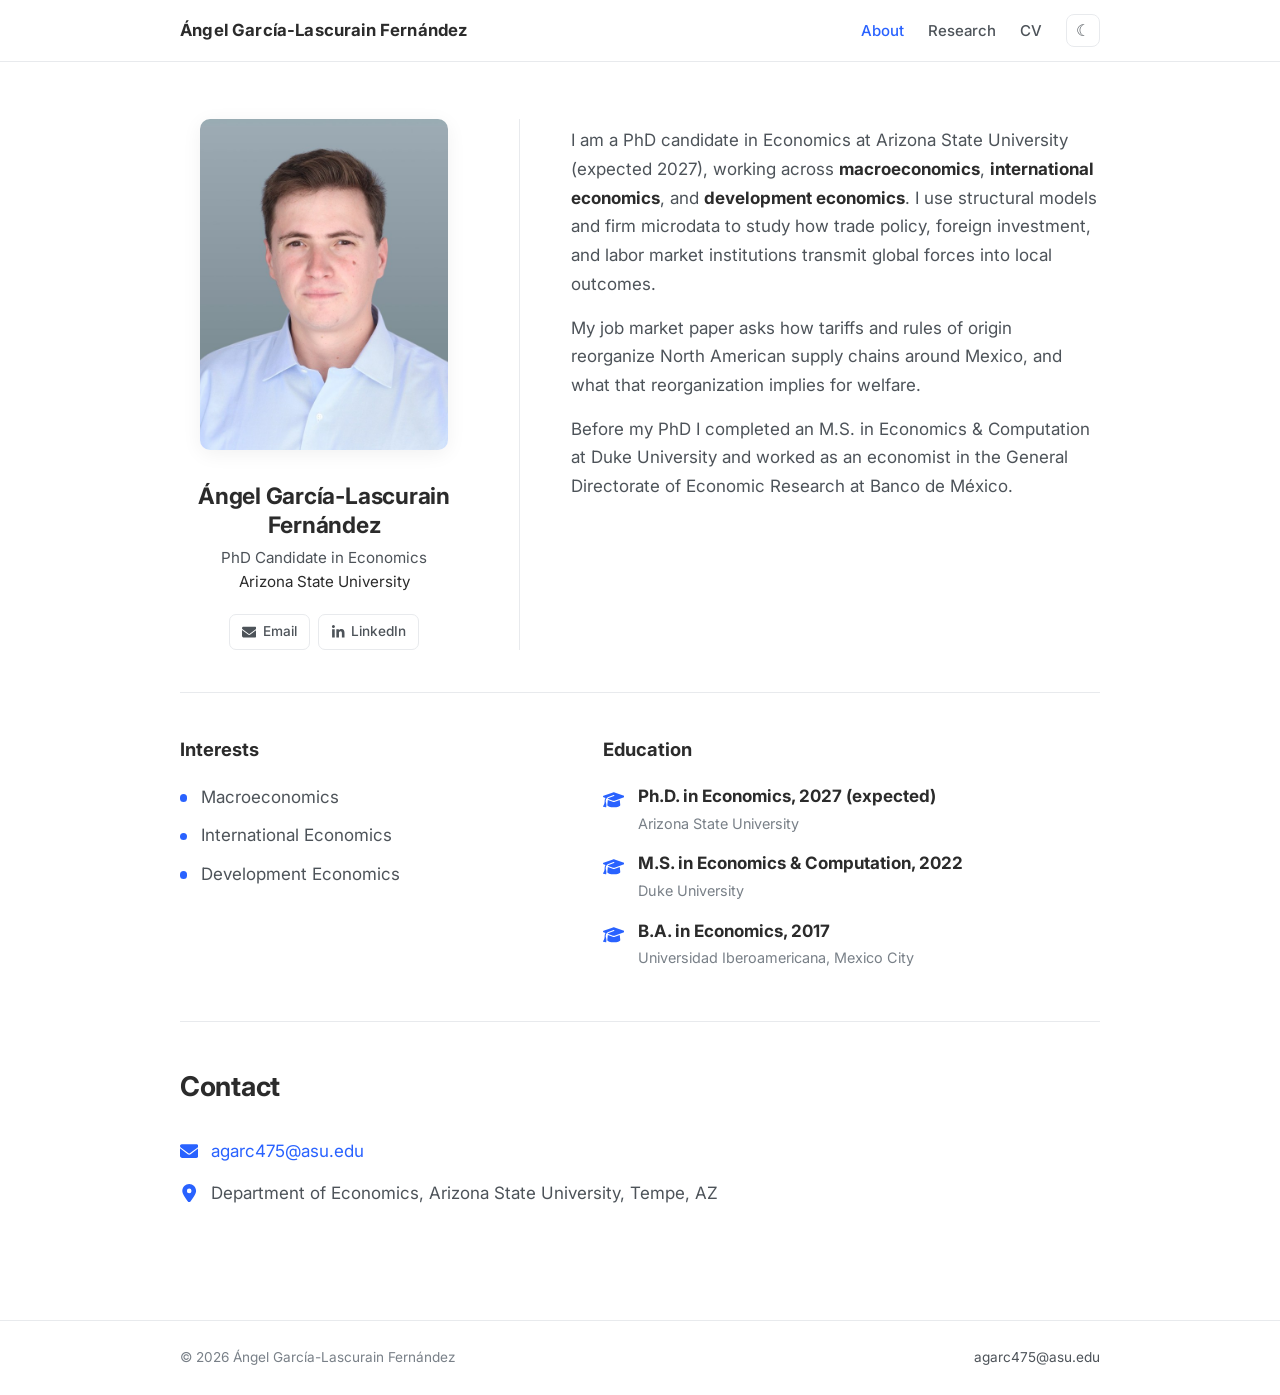
==== index.html @ a5e71eb4 "mmm" ====
<!DOCTYPE html>
<html lang="en">
<head>
<meta charset="utf-8">
<meta name="viewport" content="width=device-width, initial-scale=1">
<title>Ángel García-Lascurain Fernández — Economics PhD Candidate, Arizona State University</title>
<meta name="description" content="Ángel García-Lascurain Fernández is a PhD candidate in Economics at Arizona State University working on macroeconomics, international economics, and development economics.">
<link rel="preconnect" href="https://fonts.googleapis.com">
<link rel="preconnect" href="https://fonts.gstatic.com" crossorigin>
<link href="https://fonts.googleapis.com/css2?family=Inter:wght@400;500;600;700&display=swap" rel="stylesheet">
<link rel="icon" type="image/png" href="assets/asu.png">
<link rel="stylesheet" href="style.css">
<script>
(function(){
  var t;
  try { t = localStorage.getItem("theme"); } catch(e) {}
  if (!t) t = window.matchMedia && window.matchMedia("(prefers-color-scheme: dark)").matches ? "dark" : "light";
  document.documentElement.setAttribute("data-theme", t);
})();
</script>
</head>
<body>

<header>
  <div class="nav-inner">
    <a class="brand" href="index.html">Ángel García-Lascurain Fernández</a>
    <nav>
      <a href="index.html" aria-current="page">About</a>
      <a href="research.html">Research</a>
      <a href="assets/Garcia-Lascurain_CV.pdf" target="_blank" rel="noopener">CV</a>
      <button class="theme-toggle" id="themeToggle" aria-label="Toggle dark mode">☾</button>
    </nav>
  </div>
</header>

<main>

  <section class="intro">

    <aside class="intro-card">
      <img class="profile-photo" src="assets/photo.jpg" alt="Portrait of Ángel García-Lascurain Fernández"
           onerror="this.outerHTML='<div class=&quot;profile-monogram&quot;>ÁG</div>'">
      <h1>Ángel <span class="nb">García-Lascurain</span> Fernández</h1>
      <p class="role">PhD Candidate in Economics</p>
      <p class="org"> Arizona State University</a></p>
      <div class="intro-links">
        <a href="mailto:agarc475@asu.edu">
          <svg viewBox="0 0 512 512" aria-hidden="true"><path d="M48 64C21.5 64 0 85.5 0 112c0 15.1 7.1 29.3 19.2 38.4L236.8 313.6c11.4 8.5 27 8.5 38.4 0L492.8 150.4c12.1-9.1 19.2-23.3 19.2-38.4c0-26.5-21.5-48-48-48H48zM0 176V384c0 35.3 28.7 64 64 64H448c35.3 0 64-28.7 64-64V176L294.4 339.2c-22.8 17.1-54 17.1-76.8 0L0 176z"/></svg>
          Email
        </a>
        <a href="https://mx.linkedin.com/in/%C3%A1ngel-garc%C3%ADa-lascurain-fern%C3%A1ndez-423668139" target="_blank" rel="noopener">
          <svg viewBox="0 0 448 512" aria-hidden="true"><path d="M100.28 448H7.4V148.9h92.88zM53.79 108.1C24.09 108.1 0 83.5 0 53.8a53.79 53.79 0 0 1 107.58 0c0 29.7-24.1 54.3-53.79 54.3zM447.9 448h-92.68V302.4c0-34.7-.7-79.2-48.29-79.2-48.29 0-55.69 37.7-55.69 76.7V448h-92.78V148.9h89.08v40.8h1.3c12.4-23.5 42.69-48.3 87.88-48.3 94 0 111.28 61.9 111.28 142.3z"/></svg>
          LinkedIn
        </a>
      </div>
    </aside>

    <div class="intro-body">
      <p>I am a PhD candidate in Economics at Arizona State University (expected 2027), working across <strong>macroeconomics</strong>, <strong>international economics</strong>, and <strong>development economics</strong>. I use structural models and firm microdata to study how trade policy, foreign investment, and labor market institutions transmit global forces into local outcomes.</p>

      <p> My job market paper asks how tariffs and rules of origin reorganize North American supply chains around Mexico, and what that reorganization implies for welfare.</p>
      
      </p>Before my PhD I completed an M.S. in Economics &amp; Computation at Duke University and worked as an economist in the General Directorate of Economic Research at Banco de México.</p>
    </div>

  </section>

  <section id="background">
    <div class="two-col">
      <div>
        <h3>Interests</h3>
        <ul class="interests">
          <li>Macroeconomics</li>
          <li>International Economics</li>
          <li>Development Economics</li>
        </ul>
      </div>
      <div>
        <h3>Education</h3>
        <ul class="edu">
          <li>
            <svg viewBox="0 0 640 512" aria-hidden="true"><path d="M320 32c-8.1 0-16.1 1.4-23.7 4.1L15.8 137.4C6.3 140.9 0 149.9 0 160s6.3 19.1 15.8 22.6l57.9 20.9C57.3 229.3 48 259.8 48 291.9v28.1c0 28.4-10.8 57.7-22.3 80.8c-6.5 13-13.9 25.8-22.5 37.6C0 442.7-.9 448.3 .9 453.4s6 8.9 11.2 10.2l64 16c4.2 1.1 8.7 .3 12.4-2s6.3-6.1 7.1-10.4c8.6-42.8 4.3-81.2-2.1-108.7C90.3 344.3 86 329.8 80 316.5V291.9c0-30.2 10.2-58.7 27.9-81.5c12.9-15.5 29.6-28 49.2-35.7l157-61.7c8.2-3.2 17.5 .8 20.7 9s-.8 17.5-9 20.7l-157 61.7c-12.4 4.9-23.3 12.4-32.2 21.6l159.6 57.6c7.6 2.7 15.6 4.1 23.7 4.1s16.1-1.4 23.7-4.1L624.2 182.6c9.5-3.4 15.8-12.5 15.8-22.6s-6.3-19.1-15.8-22.6L343.7 36.1C336.1 33.4 328.1 32 320 32zM128 408c0 35.3 86 72 192 72s192-36.7 192-72L496.7 262.6 354.5 314c-11.1 4-22.8 6-34.5 6s-23.5-2-34.5-6L143.3 262.6 128 408z"/></svg>
            <div><strong>Ph.D. in Economics, 2027 (expected)</strong><span>Arizona State University</span></div>
          </li>
          <li>
            <svg viewBox="0 0 640 512" aria-hidden="true"><path d="M320 32c-8.1 0-16.1 1.4-23.7 4.1L15.8 137.4C6.3 140.9 0 149.9 0 160s6.3 19.1 15.8 22.6l57.9 20.9C57.3 229.3 48 259.8 48 291.9v28.1c0 28.4-10.8 57.7-22.3 80.8c-6.5 13-13.9 25.8-22.5 37.6C0 442.7-.9 448.3 .9 453.4s6 8.9 11.2 10.2l64 16c4.2 1.1 8.7 .3 12.4-2s6.3-6.1 7.1-10.4c8.6-42.8 4.3-81.2-2.1-108.7C90.3 344.3 86 329.8 80 316.5V291.9c0-30.2 10.2-58.7 27.9-81.5c12.9-15.5 29.6-28 49.2-35.7l157-61.7c8.2-3.2 17.5 .8 20.7 9s-.8 17.5-9 20.7l-157 61.7c-12.4 4.9-23.3 12.4-32.2 21.6l159.6 57.6c7.6 2.7 15.6 4.1 23.7 4.1s16.1-1.4 23.7-4.1L624.2 182.6c9.5-3.4 15.8-12.5 15.8-22.6s-6.3-19.1-15.8-22.6L343.7 36.1C336.1 33.4 328.1 32 320 32zM128 408c0 35.3 86 72 192 72s192-36.7 192-72L496.7 262.6 354.5 314c-11.1 4-22.8 6-34.5 6s-23.5-2-34.5-6L143.3 262.6 128 408z"/></svg>
            <div><strong>M.S. in Economics &amp; Computation, 2022</strong><span>Duke University</span></div>
          </li>
          <li>
            <svg viewBox="0 0 640 512" aria-hidden="true"><path d="M320 32c-8.1 0-16.1 1.4-23.7 4.1L15.8 137.4C6.3 140.9 0 149.9 0 160s6.3 19.1 15.8 22.6l57.9 20.9C57.3 229.3 48 259.8 48 291.9v28.1c0 28.4-10.8 57.7-22.3 80.8c-6.5 13-13.9 25.8-22.5 37.6C0 442.7-.9 448.3 .9 453.4s6 8.9 11.2 10.2l64 16c4.2 1.1 8.7 .3 12.4-2s6.3-6.1 7.1-10.4c8.6-42.8 4.3-81.2-2.1-108.7C90.3 344.3 86 329.8 80 316.5V291.9c0-30.2 10.2-58.7 27.9-81.5c12.9-15.5 29.6-28 49.2-35.7l157-61.7c8.2-3.2 17.5 .8 20.7 9s-.8 17.5-9 20.7l-157 61.7c-12.4 4.9-23.3 12.4-32.2 21.6l159.6 57.6c7.6 2.7 15.6 4.1 23.7 4.1s16.1-1.4 23.7-4.1L624.2 182.6c9.5-3.4 15.8-12.5 15.8-22.6s-6.3-19.1-15.8-22.6L343.7 36.1C336.1 33.4 328.1 32 320 32zM128 408c0 35.3 86 72 192 72s192-36.7 192-72L496.7 262.6 354.5 314c-11.1 4-22.8 6-34.5 6s-23.5-2-34.5-6L143.3 262.6 128 408z"/></svg>
            <div><strong>B.A. in Economics, 2017</strong><span>Universidad Iberoamericana, Mexico City</span></div>
          </li>
        
        </ul>
      </div>
    </div>
  </section>

  <section id="contact">
    <h2>Contact</h2>
    <ul class="contact-list">
      <li>
        <svg viewBox="0 0 512 512" aria-hidden="true"><path d="M48 64C21.5 64 0 85.5 0 112c0 15.1 7.1 29.3 19.2 38.4L236.8 313.6c11.4 8.5 27 8.5 38.4 0L492.8 150.4c12.1-9.1 19.2-23.3 19.2-38.4c0-26.5-21.5-48-48-48H48zM0 176V384c0 35.3 28.7 64 64 64H448c35.3 0 64-28.7 64-64V176L294.4 339.2c-22.8 17.1-54 17.1-76.8 0L0 176z"/></svg>
        <a href="mailto:agarc475@asu.edu">agarc475@asu.edu</a>
      </li>
      <li>
        <svg viewBox="0 0 384 512" aria-hidden="true"><path d="M215.7 499.2C267 435 384 279.4 384 192C384 86 298 0 192 0S0 86 0 192c0 87.4 117 243 168.3 307.2c12.3 15.3 35.1 15.3 47.4 0zM192 128a64 64 0 1 1 0 128 64 64 0 1 1 0-128z"/></svg>
        <span>Department of Economics, Arizona State University, Tempe, AZ</span>
      </li>
    </ul>
  </section>

</main>

<footer>
  <div class="footer-inner">
    <span>© 2026 Ángel García-Lascurain Fernández</span>
    <span><a href="mailto:agarc475@asu.edu">agarc475@asu.edu</a></span>
  </div>
</footer>

<script>
document.getElementById("themeToggle").addEventListener("click", function () {
  var root = document.documentElement;
  var next = root.getAttribute("data-theme") === "dark" ? "light" : "dark";
  root.setAttribute("data-theme", next);
  try { localStorage.setItem("theme", next); } catch (e) {}
});
</script>

</body>
</html>
---- style.css ----
/* ===================================================================
   Ángel García-Lascurain Fernández — academic site
   Two-column intro (portrait beside bio), blue accent,
   interests/education columns, light & dark modes.
   =================================================================== */

:root {
  --bg: #ffffff;
  --surface: #ffffff;
  --surface-2: #f7f8fa;
  --ink: #2b2b2b;
  --ink-soft: #4d5359;
  --ink-faint: #798088;
  --accent: #2962ff;
  --accent-soft: #e8eeff;
  --rule: #e8eaed;
  --shadow: rgba(0, 0, 0, 0.06);
  --max: 60rem;
  --narrow: 46rem;
  --sans: "Inter", -apple-system, BlinkMacSystemFont, "Segoe UI", Roboto, sans-serif;
}

[data-theme="dark"] {
  --bg: #14161a;
  --surface: #1b1e24;
  --surface-2: #202430;
  --ink: #e8eaed;
  --ink-soft: #b4bac2;
  --ink-faint: #848b94;
  --accent: #6b93ff;
  --accent-soft: #202b4a;
  --rule: #2a2e36;
  --shadow: rgba(0, 0, 0, 0.35);
}

* { box-sizing: border-box; margin: 0; padding: 0; }

html { scroll-behavior: smooth; }

body {
  font-family: var(--sans);
  font-size: 1.0625rem;
  line-height: 1.7;
  color: var(--ink);
  background: var(--bg);
  -webkit-font-smoothing: antialiased;
  transition: background 200ms, color 200ms;
}

/* ---------- header / nav ---------- */

header {
  position: sticky;
  top: 0;
  z-index: 10;
  background: color-mix(in srgb, var(--bg) 90%, transparent);
  backdrop-filter: blur(10px);
  border-bottom: 1px solid var(--rule);
}

.nav-inner {
  max-width: var(--max);
  margin: 0 auto;
  padding: 0.85rem 1.25rem;
  display: flex;
  align-items: center;
  justify-content: space-between;
  gap: 1rem;
  flex-wrap: wrap;
}

.brand {
  font-size: 1.05rem;
  font-weight: 700;
  color: var(--ink);
  text-decoration: none;
  letter-spacing: 0.01em;
}

nav { display: flex; align-items: center; }

nav a {
  color: var(--ink-soft);
  text-decoration: none;
  font-size: 0.9375rem;
  font-weight: 500;
  margin-left: 1.5rem;
  transition: color 120ms;
}

nav a:hover { color: var(--accent); }

nav a[aria-current="page"] { color: var(--accent); }

.theme-toggle {
  margin-left: 1.5rem;
  background: none;
  border: 1px solid var(--rule);
  border-radius: 8px;
  width: 2.1rem;
  height: 2.1rem;
  display: inline-flex;
  align-items: center;
  justify-content: center;
  cursor: pointer;
  color: var(--ink-soft);
  font-size: 1rem;
  transition: color 120ms, border-color 120ms;
}

.theme-toggle:hover { color: var(--accent); border-color: var(--accent); }

/* ---------- intro (photo beside bio) ---------- */

.intro {
  display: grid;
  grid-template-columns: 18rem 1fr;
  gap: 3.2rem;
  align-items: stretch;
  padding-top: 3.6rem;
}

.intro-card { text-align: center; }

.profile-photo, .profile-monogram {
  width: 100%;
  max-width: 15.5rem;
  aspect-ratio: 3 / 4;
  object-fit: cover;
  border-radius: 10px;
  box-shadow: 0 4px 20px var(--shadow);
  margin-bottom: 1.35rem;
}

.profile-monogram {
  display: inline-flex;
  align-items: center;
  justify-content: center;
  font-size: 3.4rem;
  font-weight: 600;
  color: var(--accent);
  background: linear-gradient(135deg, var(--accent-soft), var(--surface-2));
  border: 1px solid var(--rule);
}

.intro-card h1 {
  font-size: 1.42rem;
  font-weight: 700;
  line-height: 1.3;
  text-wrap: balance;
  letter-spacing: -0.01em;
  margin-bottom: 0.45rem;
}

.intro-card h1 .nb { white-space: nowrap; }

.intro-card .role {
  font-size: 0.95rem;
  line-height: 1.5;
  color: var(--ink-soft);
}

.intro-card .org { font-size: 0.95rem; line-height: 1.5; margin-top: 0.1rem; }
.intro-card .org a { color: var(--accent); text-decoration: none; }
.intro-card .org a:hover { text-decoration: underline; }

.intro-links {
  display: flex;
  justify-content: center;
  flex-wrap: wrap;
  gap: 0.5rem;
  margin-top: 1.25rem;
}

.intro-links a {
  display: inline-flex;
  align-items: center;
  gap: 0.4rem;
  font-size: 0.85rem;
  font-weight: 500;
  color: var(--ink-soft);
  border: 1px solid var(--rule);
  border-radius: 7px;
  padding: 0.34rem 0.75rem;
  text-decoration: none;
  transition: color 120ms, border-color 120ms;
}

.intro-links a:hover { color: var(--accent); border-color: var(--accent); }

.intro-links svg { width: 0.9rem; height: 0.9rem; fill: currentColor; }

.intro-body {
  color: var(--ink-soft);
  border-left: 1px solid var(--rule);
  padding-left: 3.2rem;
  padding-top: 0.4rem;
}

.intro-body strong { color: var(--ink); }
.intro-body a { color: var(--accent); text-decoration: none; }
.intro-body a:hover { text-decoration: underline; }

/* ---------- layout ---------- */

main { max-width: var(--max); margin: 0 auto; padding: 0 1.25rem 4rem; }

section { padding: 2.6rem 0; border-top: 1px solid var(--rule); }

section:first-of-type { border-top: none; }

h2 {
  font-size: 1.7rem;
  font-weight: 700;
  letter-spacing: -0.01em;
  margin-bottom: 1.3rem;
}

.prose { color: var(--ink-soft); max-width: var(--narrow); }
.prose strong { color: var(--ink); }
p + p { margin-top: 0.9rem; }

a.inline { color: var(--accent); text-decoration: none; }
a.inline:hover { text-decoration: underline; }

/* ---------- interests / education columns ---------- */

#background .two-col { margin-top: 0; }

.two-col {
  display: grid;
  grid-template-columns: 1fr 1.3fr;
  gap: 2.5rem;
  margin-top: 2rem;
}

.two-col h3 {
  font-size: 1.15rem;
  font-weight: 700;
  margin-bottom: 0.8rem;
}

.interests { list-style: none; }

.interests li {
  color: var(--ink-soft);
  padding: 0.3rem 0 0.3rem 1.3rem;
  position: relative;
}

.interests li::before {
  content: "";
  position: absolute;
  left: 0;
  top: 0.95em;
  width: 0.45rem;
  height: 0.45rem;
  border-radius: 50%;
  background: var(--accent);
}

.edu { list-style: none; }

.edu li {
  display: flex;
  gap: 0.85rem;
  padding: 0.45rem 0;
  align-items: flex-start;
}

.edu svg {
  flex: 0 0 auto;
  width: 1.35rem;
  height: 1.35rem;
  fill: var(--accent);
  margin-top: 0.25rem;
}

.edu strong { display: block; line-height: 1.4; }

.edu span { color: var(--ink-faint); font-size: 0.9rem; }

/* ---------- paper cards ---------- */

.card {
  background: var(--surface);
  border: 1px solid var(--rule);
  border-radius: 12px;
  padding: 1.5rem 1.7rem;
  margin-bottom: 1.15rem;
  box-shadow: 0 1px 4px var(--shadow);
  transition: box-shadow 140ms, border-color 140ms;
}

.card:hover { box-shadow: 0 4px 14px var(--shadow); }

.card h3 {
  font-size: 1.18rem;
  font-weight: 700;
  line-height: 1.35;
  margin-bottom: 0.3rem;
}

.card h3 a { color: var(--ink); text-decoration: none; }
.card h3 a:hover { color: var(--accent); }

.card .meta { font-size: 0.875rem; color: var(--ink-faint); margin-bottom: 0.65rem; }
.card .meta .co { color: var(--accent); }

.card p.abstract { color: var(--ink-soft); font-size: 0.965rem; }

.card .links { margin-top: 0.9rem; display: flex; flex-wrap: wrap; gap: 0.6rem; }

.card .links a, .btn {
  display: inline-block;
  font-size: 0.82rem;
  font-weight: 600;
  letter-spacing: 0.02em;
  color: var(--accent);
  background: var(--accent-soft);
  border: 1px solid transparent;
  border-radius: 6px;
  padding: 0.28rem 0.8rem;
  text-decoration: none;
  transition: background 120ms, color 120ms;
}

.card .links a:hover, .btn:hover { background: var(--accent); color: #fff; }

.btn-primary {
  font-size: 0.95rem;
  padding: 0.6rem 1.4rem;
  color: #fff;
  background: var(--accent);
  border-radius: 8px;
}

.btn-primary:hover { filter: brightness(1.1); background: var(--accent); }

/* ---------- experience / cv entries ---------- */

.cv-entry {
  display: grid;
  grid-template-columns: 8.5rem 1fr;
  gap: 1.2rem;
  padding: 0.8rem 0;
  border-bottom: 1px solid var(--rule);
  max-width: var(--narrow);
}

.cv-entry:last-child { border-bottom: none; }

.cv-entry .when { color: var(--ink-faint); font-size: 0.875rem; padding-top: 0.2rem; }

.cv-entry .what strong { display: block; }

.cv-entry .what span { color: var(--ink-soft); font-size: 0.95rem; }

/* ---------- contact ---------- */

.contact-list { list-style: none; max-width: var(--narrow); }

.contact-list li {
  display: flex;
  align-items: center;
  gap: 0.8rem;
  padding: 0.4rem 0;
  color: var(--ink-soft);
}

.contact-list svg { width: 1.15rem; height: 1.15rem; fill: var(--accent); flex: 0 0 auto; }

.contact-list a { color: var(--accent); text-decoration: none; }
.contact-list a:hover { text-decoration: underline; }

/* ---------- footer ---------- */

footer { border-top: 1px solid var(--rule); }

.footer-inner {
  max-width: var(--max);
  margin: 0 auto;
  padding: 1.6rem 1.25rem;
  font-size: 0.85rem;
  color: var(--ink-faint);
  display: flex;
  justify-content: space-between;
  flex-wrap: wrap;
  gap: 0.5rem;
}

.footer-inner a { color: var(--ink-soft); text-decoration: none; }
.footer-inner a:hover { color: var(--accent); }

/* ---------- responsive ---------- */

@media (max-width: 860px) {
  .intro { grid-template-columns: 1fr; gap: 2rem; padding-top: 2.6rem; }
  .intro-body { border-left: none; padding-left: 0; }
  .profile-photo, .profile-monogram { max-width: 13rem; }
}

@media (max-width: 680px) {
  .intro-card h1 { font-size: 1.45rem; }
  .two-col { grid-template-columns: 1fr; gap: 1.8rem; }
  .cv-entry { grid-template-columns: 1fr; gap: 0.1rem; }
  nav a { margin-left: 1rem; }
  .theme-toggle { margin-left: 1rem; }
}
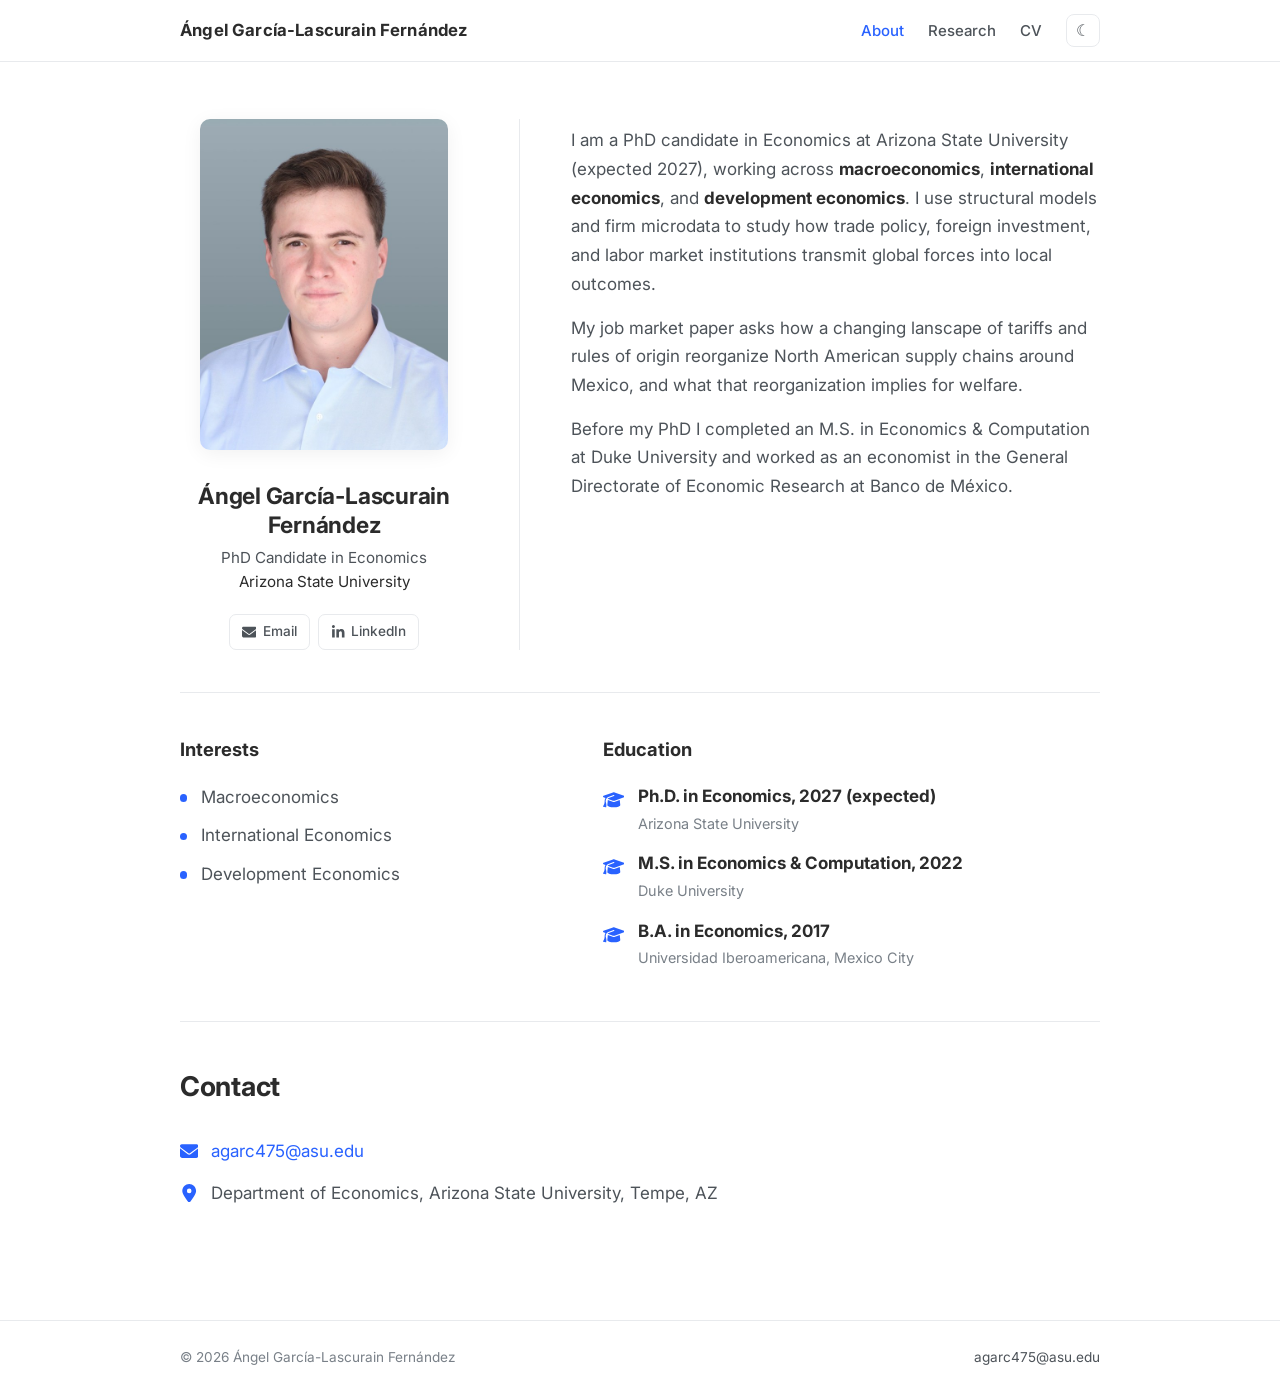
==== commit b697e025: "new" ====
--- a/index.html
+++ b/index.html
@@ -56,9 +56,9 @@
     </aside>
 
     <div class="intro-body">
-      <p>I am a PhD candidate in Economics at Arizona State University (expected 2027), working across <strong>macroeconomics</strong>, <strong>international economics</strong>, and <strong>development economics</strong>. I use structural models and firm microdata to study how trade policy, foreign investment, and labor market institutions transmit global forces into local outcomes.</p>
+      <p>I am a PhD candidate in Economics at Arizona State University (expected 2027), working across <strong> macroeconomics</strong>, <strong>international economics</strong>, and <strong>development economics</strong>. I use structural models and firm microdata to study how trade policy, foreign investment, and labor market institutions transmit global forces into local outcomes.</p>
 
-      <p> My job market paper asks how tariffs and rules of origin reorganize North American supply chains around Mexico, and what that reorganization implies for welfare.</p>
+      <p> My job market paper asks how a changing lanscape of tariffs and rules of origin reorganize North American supply chains around Mexico, and what that reorganization implies for welfare.</p>
       
       </p>Before my PhD I completed an M.S. in Economics &amp; Computation at Duke University and worked as an economist in the General Directorate of Economic Research at Banco de México.</p>
     </div>
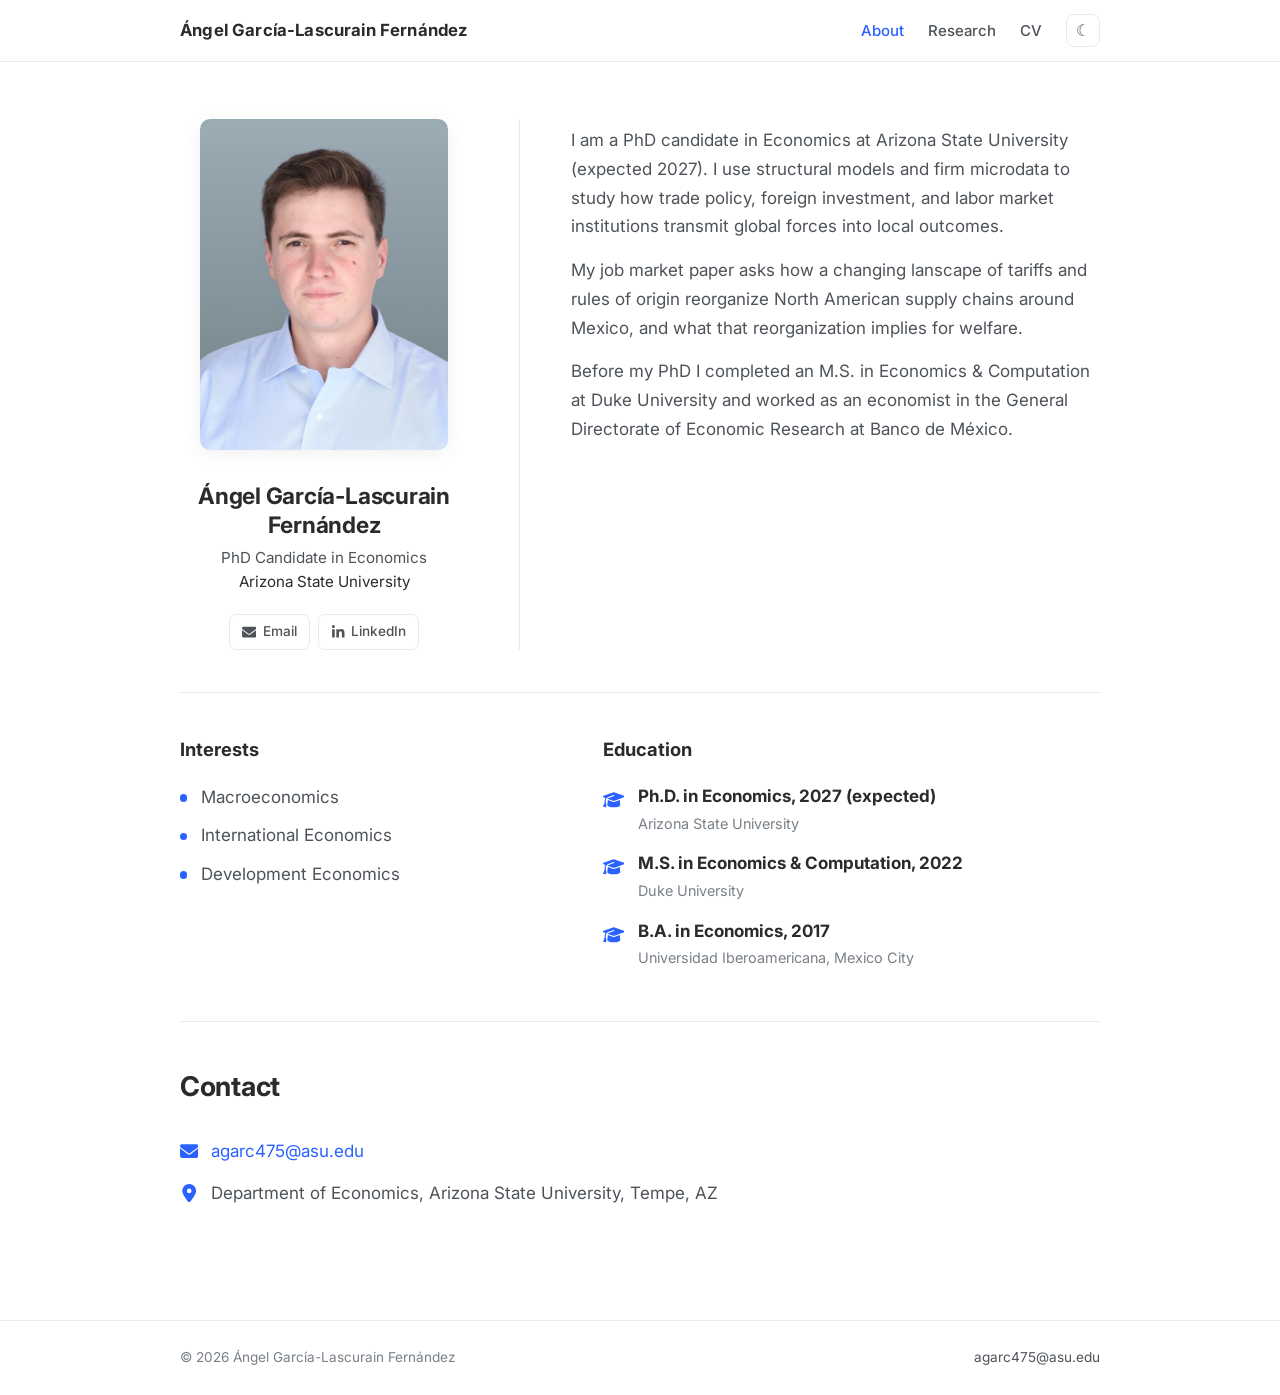
==== commit 594106e7: "xx" ====
--- a/index.html
+++ b/index.html
@@ -56,7 +56,7 @@
     </aside>
 
     <div class="intro-body">
-      <p>I am a PhD candidate in Economics at Arizona State University (expected 2027), working across <strong> macroeconomics</strong>, <strong>international economics</strong>, and <strong>development economics</strong>. I use structural models and firm microdata to study how trade policy, foreign investment, and labor market institutions transmit global forces into local outcomes.</p>
+      <p>I am a PhD candidate in Economics at Arizona State University (expected 2027). I use structural models and firm microdata to study how trade policy, foreign investment, and labor market institutions transmit global forces into local outcomes.</p>
 
       <p> My job market paper asks how a changing lanscape of tariffs and rules of origin reorganize North American supply chains around Mexico, and what that reorganization implies for welfare.</p>
       
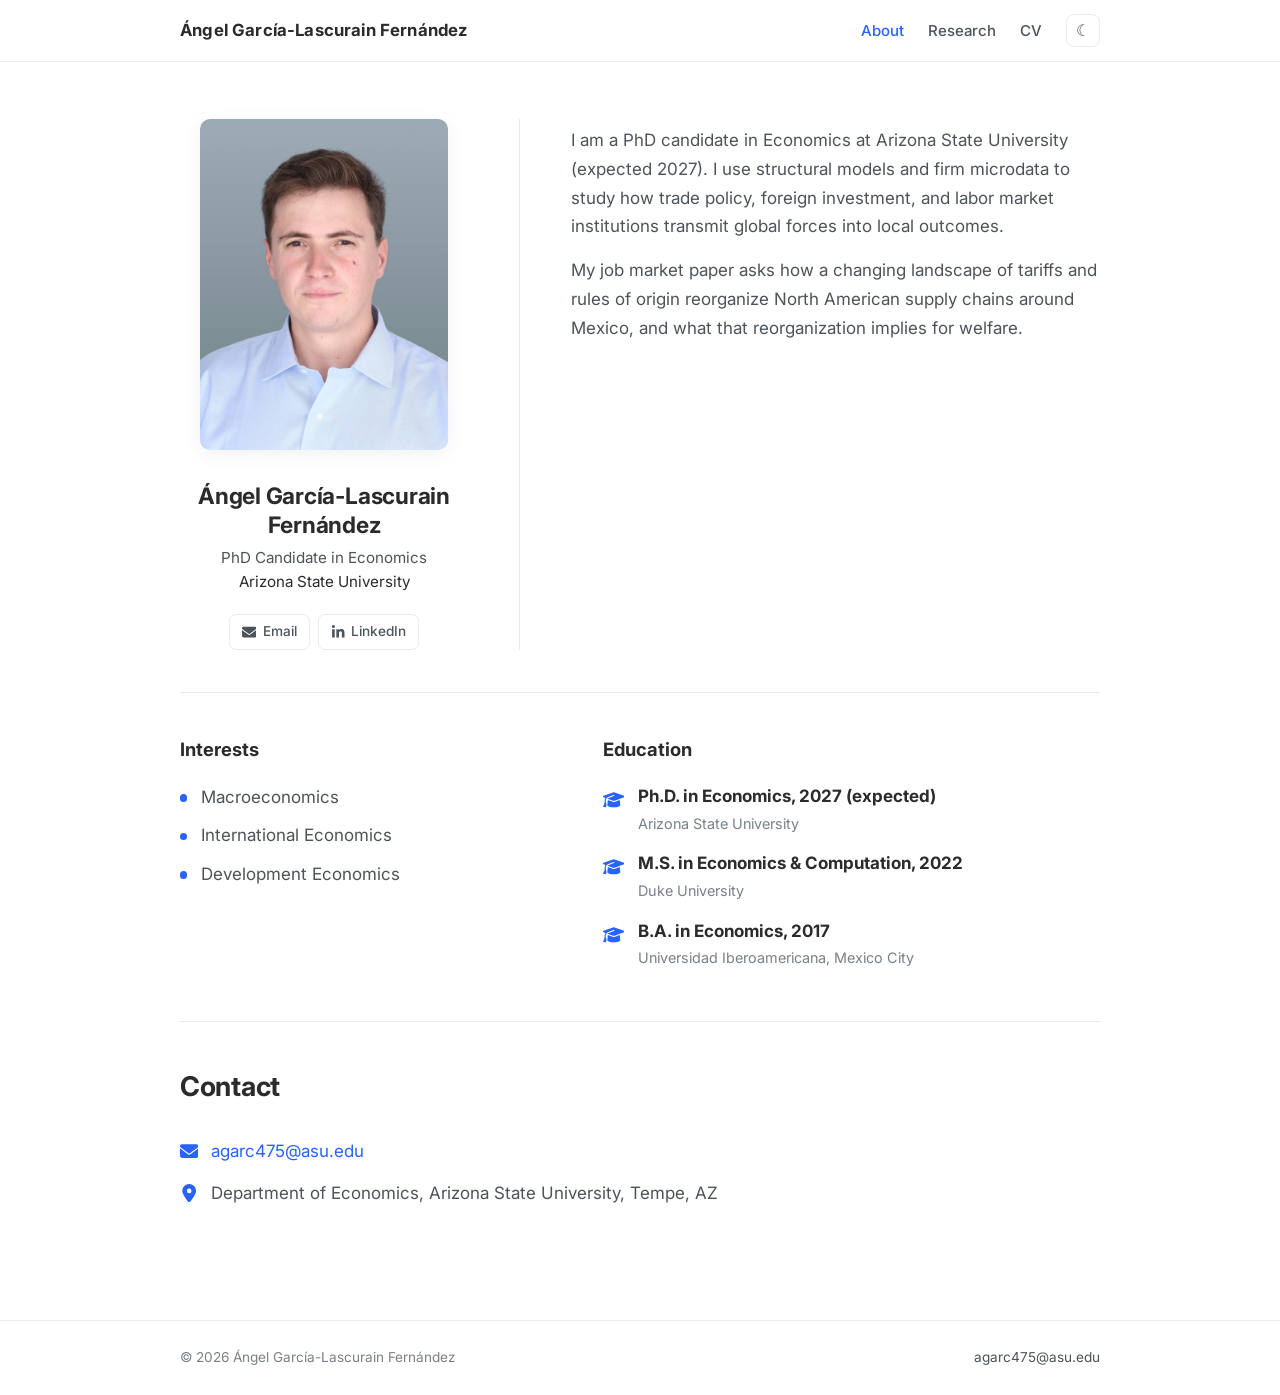
==== commit c19bd823: "change" ====
--- a/index.html
+++ b/index.html
@@ -58,9 +58,7 @@
     <div class="intro-body">
       <p>I am a PhD candidate in Economics at Arizona State University (expected 2027). I use structural models and firm microdata to study how trade policy, foreign investment, and labor market institutions transmit global forces into local outcomes.</p>
 
-      <p> My job market paper asks how a changing lanscape of tariffs and rules of origin reorganize North American supply chains around Mexico, and what that reorganization implies for welfare.</p>
-      
-      </p>Before my PhD I completed an M.S. in Economics &amp; Computation at Duke University and worked as an economist in the General Directorate of Economic Research at Banco de México.</p>
+      <p> My job market paper asks how a changing landscape of tariffs and rules of origin reorganize North American supply chains around Mexico, and what that reorganization implies for welfare.</p>
     </div>
 
   </section>
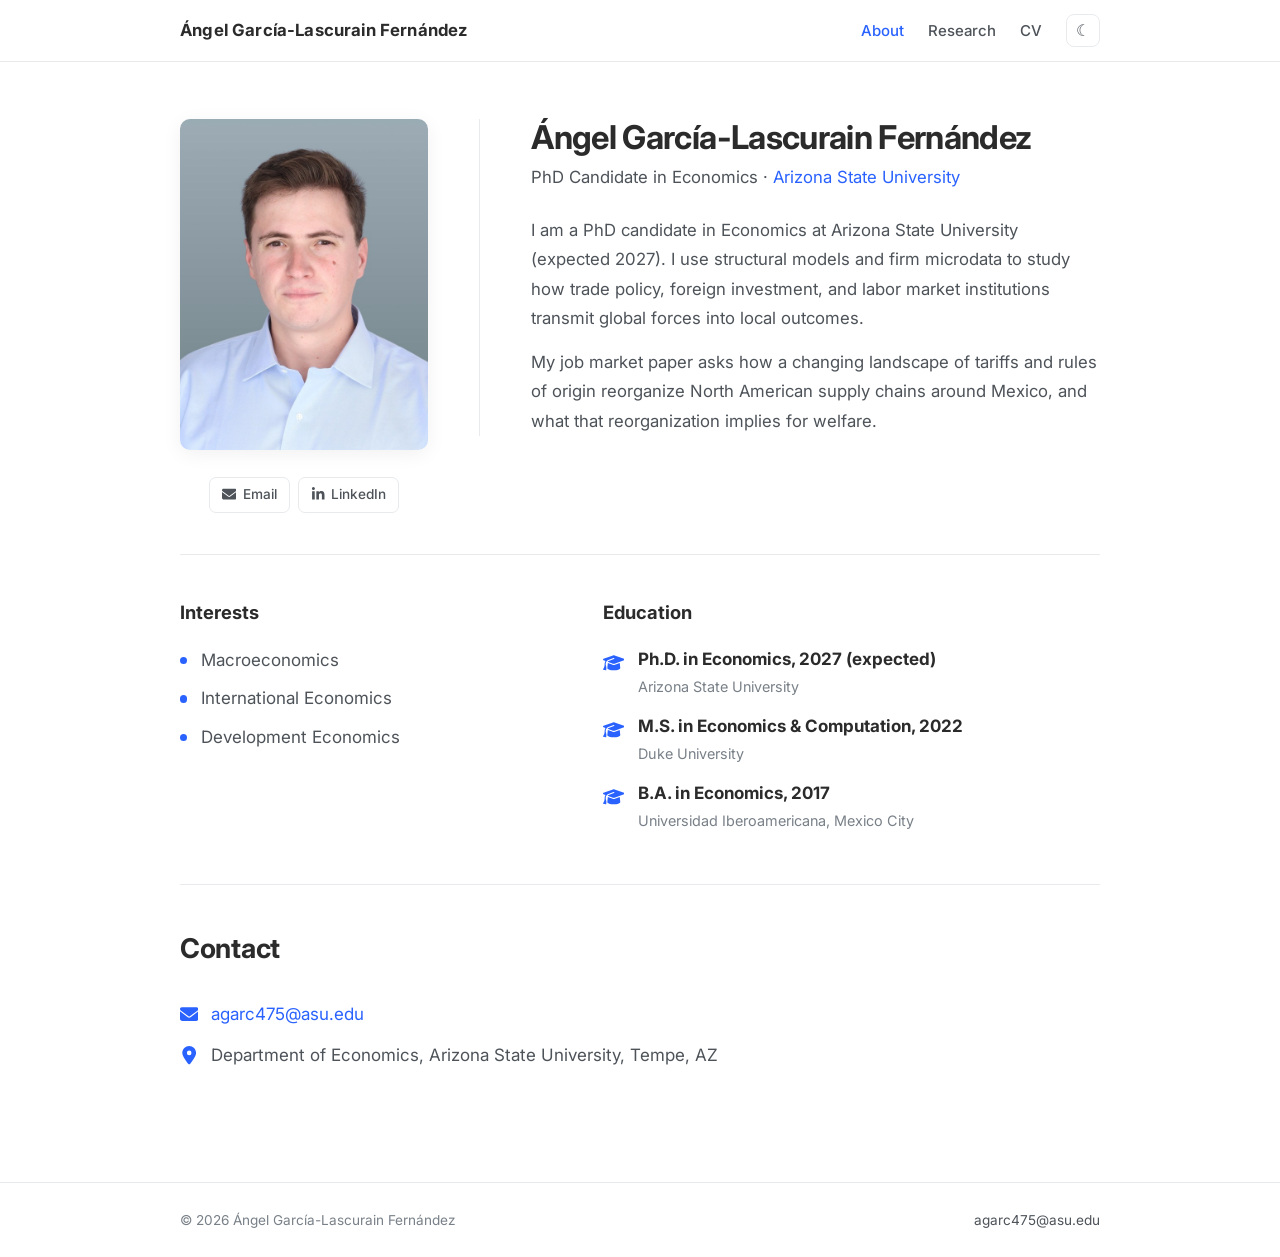
==== commit 8eb7f6c2: "." ====
--- a/index.html
+++ b/index.html
@@ -40,9 +40,6 @@
     <aside class="intro-card">
       <img class="profile-photo" src="assets/photo.jpg" alt="Portrait of Ángel García-Lascurain Fernández"
            onerror="this.outerHTML='<div class=&quot;profile-monogram&quot;>ÁG</div>'">
-      <h1>Ángel <span class="nb">García-Lascurain</span> Fernández</h1>
-      <p class="role">PhD Candidate in Economics</p>
-      <p class="org"> Arizona State University</a></p>
       <div class="intro-links">
         <a href="mailto:agarc475@asu.edu">
           <svg viewBox="0 0 512 512" aria-hidden="true"><path d="M48 64C21.5 64 0 85.5 0 112c0 15.1 7.1 29.3 19.2 38.4L236.8 313.6c11.4 8.5 27 8.5 38.4 0L492.8 150.4c12.1-9.1 19.2-23.3 19.2-38.4c0-26.5-21.5-48-48-48H48zM0 176V384c0 35.3 28.7 64 64 64H448c35.3 0 64-28.7 64-64V176L294.4 339.2c-22.8 17.1-54 17.1-76.8 0L0 176z"/></svg>
@@ -56,6 +53,8 @@
     </aside>
 
     <div class="intro-body">
+      <h1>Ángel <span class="nb">García-Lascurain</span> Fernández</h1>
+      <p class="sub">PhD Candidate in Economics &middot; <a href="https://economics.asu.edu/">Arizona State University</a></p>
       <p>I am a PhD candidate in Economics at Arizona State University (expected 2027). I use structural models and firm microdata to study how trade policy, foreign investment, and labor market institutions transmit global forces into local outcomes.</p>
 
       <p> My job market paper asks how a changing landscape of tariffs and rules of origin reorganize North American supply chains around Mexico, and what that reorganization implies for welfare.</p>
--- a/style.css
+++ b/style.css
@@ -114,9 +114,9 @@
 
 .intro {
   display: grid;
-  grid-template-columns: 18rem 1fr;
+  grid-template-columns: 15.5rem 1fr;
   gap: 3.2rem;
-  align-items: stretch;
+  align-items: start;
   padding-top: 3.6rem;
 }
 
@@ -129,7 +129,7 @@
   object-fit: cover;
   border-radius: 10px;
   box-shadow: 0 4px 20px var(--shadow);
-  margin-bottom: 1.35rem;
+  margin-bottom: 1.1rem;
 }
 
 .profile-monogram {
@@ -143,33 +143,33 @@
   border: 1px solid var(--rule);
 }
 
-.intro-card h1 {
-  font-size: 1.42rem;
+.intro-body h1 {
+  font-size: 2.05rem;
   font-weight: 700;
-  line-height: 1.3;
+  line-height: 1.15;
   text-wrap: balance;
-  letter-spacing: -0.01em;
-  margin-bottom: 0.45rem;
-}
-
-.intro-card h1 .nb { white-space: nowrap; }
-
-.intro-card .role {
-  font-size: 0.95rem;
-  line-height: 1.5;
-  color: var(--ink-soft);
-}
-
-.intro-card .org { font-size: 0.95rem; line-height: 1.5; margin-top: 0.1rem; }
-.intro-card .org a { color: var(--accent); text-decoration: none; }
-.intro-card .org a:hover { text-decoration: underline; }
+  letter-spacing: -0.02em;
+  color: var(--ink);
+  margin-bottom: 0.35rem;
+}
+
+.intro-body h1 .nb { white-space: nowrap; }
+
+.intro-body .sub {
+  font-size: 1.05rem;
+  color: var(--ink-soft);
+  margin-bottom: 1.5rem;
+}
+
+.intro-body .sub a { color: var(--accent); text-decoration: none; }
+.intro-body .sub a:hover { text-decoration: underline; }
 
 .intro-links {
   display: flex;
   justify-content: center;
   flex-wrap: wrap;
   gap: 0.5rem;
-  margin-top: 1.25rem;
+  margin-top: 0;
 }
 
 .intro-links a {
@@ -194,7 +194,8 @@
   color: var(--ink-soft);
   border-left: 1px solid var(--rule);
   padding-left: 3.2rem;
-  padding-top: 0.4rem;
+  font-size: 1.05rem;
+  line-height: 1.75;
 }
 
 .intro-body strong { color: var(--ink); }
@@ -398,10 +399,11 @@
   .intro { grid-template-columns: 1fr; gap: 2rem; padding-top: 2.6rem; }
   .intro-body { border-left: none; padding-left: 0; }
   .profile-photo, .profile-monogram { max-width: 13rem; }
+  .intro-body h1 { font-size: 1.8rem; }
 }
 
 @media (max-width: 680px) {
-  .intro-card h1 { font-size: 1.45rem; }
+  .intro-body h1 { font-size: 1.55rem; }
   .two-col { grid-template-columns: 1fr; gap: 1.8rem; }
   .cv-entry { grid-template-columns: 1fr; gap: 0.1rem; }
   nav a { margin-left: 1rem; }
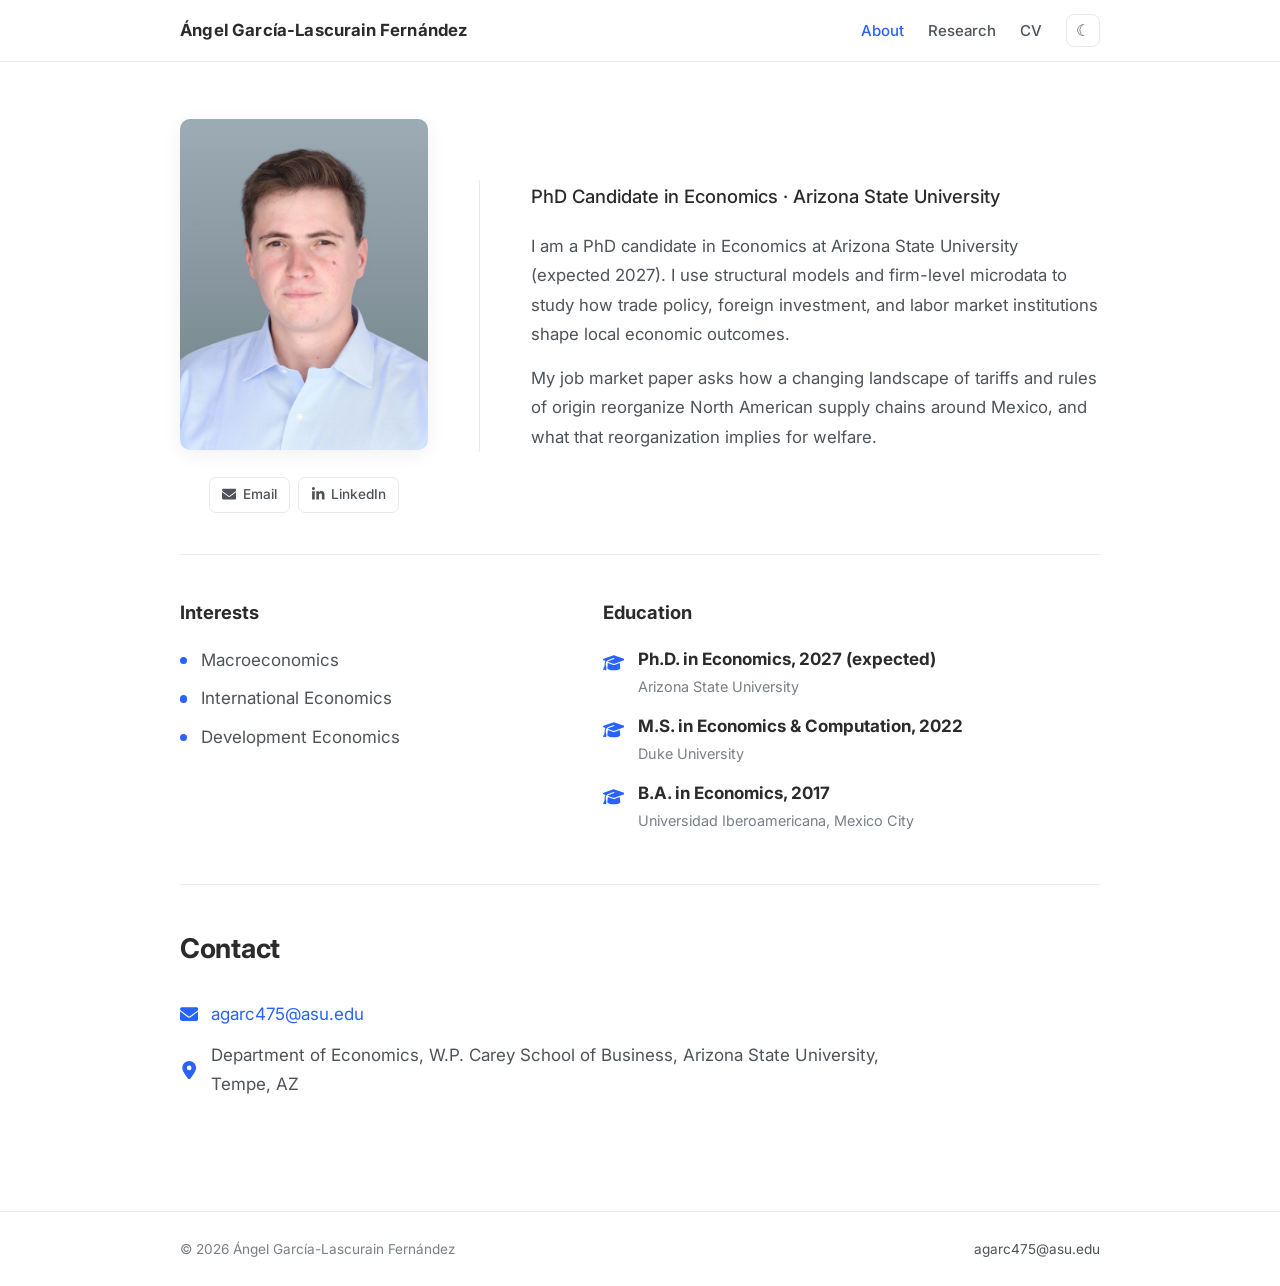
==== commit 3c5194ac: "changes" ====
--- a/index.html
+++ b/index.html
@@ -53,9 +53,8 @@
     </aside>
 
     <div class="intro-body">
-      <h1>Ángel <span class="nb">García-Lascurain</span> Fernández</h1>
-      <p class="sub">PhD Candidate in Economics &middot; <a href="https://economics.asu.edu/">Arizona State University</a></p>
-      <p>I am a PhD candidate in Economics at Arizona State University (expected 2027). I use structural models and firm microdata to study how trade policy, foreign investment, and labor market institutions transmit global forces into local outcomes.</p>
+      <p class="sub">PhD Candidate in Economics &middot; Arizona State University</p>
+      <p>I am a PhD candidate in Economics at Arizona State University (expected 2027). I use structural models and firm-level microdata to study how trade policy, foreign investment, and labor market institutions shape local economic outcomes.</p>
 
       <p> My job market paper asks how a changing landscape of tariffs and rules of origin reorganize North American supply chains around Mexico, and what that reorganization implies for welfare.</p>
     </div>
@@ -102,7 +101,7 @@
       </li>
       <li>
         <svg viewBox="0 0 384 512" aria-hidden="true"><path d="M215.7 499.2C267 435 384 279.4 384 192C384 86 298 0 192 0S0 86 0 192c0 87.4 117 243 168.3 307.2c12.3 15.3 35.1 15.3 47.4 0zM192 128a64 64 0 1 1 0 128 64 64 0 1 1 0-128z"/></svg>
-        <span>Department of Economics, Arizona State University, Tempe, AZ</span>
+        <span>Department of Economics, W.P. Carey School of Business, Arizona State University, Tempe, AZ</span>
       </li>
     </ul>
   </section>
--- a/style.css
+++ b/style.css
@@ -35,6 +35,18 @@
 
 * { box-sizing: border-box; margin: 0; padding: 0; }
 
+.visually-hidden {
+  position: absolute;
+  width: 1px;
+  height: 1px;
+  padding: 0;
+  margin: -1px;
+  overflow: hidden;
+  clip: rect(0 0 0 0);
+  white-space: nowrap;
+  border: 0;
+}
+
 html { scroll-behavior: smooth; }
 
 body {
@@ -116,7 +128,7 @@
   display: grid;
   grid-template-columns: 15.5rem 1fr;
   gap: 3.2rem;
-  align-items: start;
+  align-items: center;
   padding-top: 3.6rem;
 }
 
@@ -143,22 +155,11 @@
   border: 1px solid var(--rule);
 }
 
-.intro-body h1 {
-  font-size: 2.05rem;
-  font-weight: 700;
-  line-height: 1.15;
-  text-wrap: balance;
-  letter-spacing: -0.02em;
+.intro-body .sub {
+  font-size: 1.15rem;
+  font-weight: 500;
   color: var(--ink);
-  margin-bottom: 0.35rem;
-}
-
-.intro-body h1 .nb { white-space: nowrap; }
-
-.intro-body .sub {
-  font-size: 1.05rem;
-  color: var(--ink-soft);
-  margin-bottom: 1.5rem;
+  margin-bottom: 1.25rem;
 }
 
 .intro-body .sub a { color: var(--accent); text-decoration: none; }
@@ -399,11 +400,9 @@
   .intro { grid-template-columns: 1fr; gap: 2rem; padding-top: 2.6rem; }
   .intro-body { border-left: none; padding-left: 0; }
   .profile-photo, .profile-monogram { max-width: 13rem; }
-  .intro-body h1 { font-size: 1.8rem; }
 }
 
 @media (max-width: 680px) {
-  .intro-body h1 { font-size: 1.55rem; }
   .two-col { grid-template-columns: 1fr; gap: 1.8rem; }
   .cv-entry { grid-template-columns: 1fr; gap: 0.1rem; }
   nav a { margin-left: 1rem; }
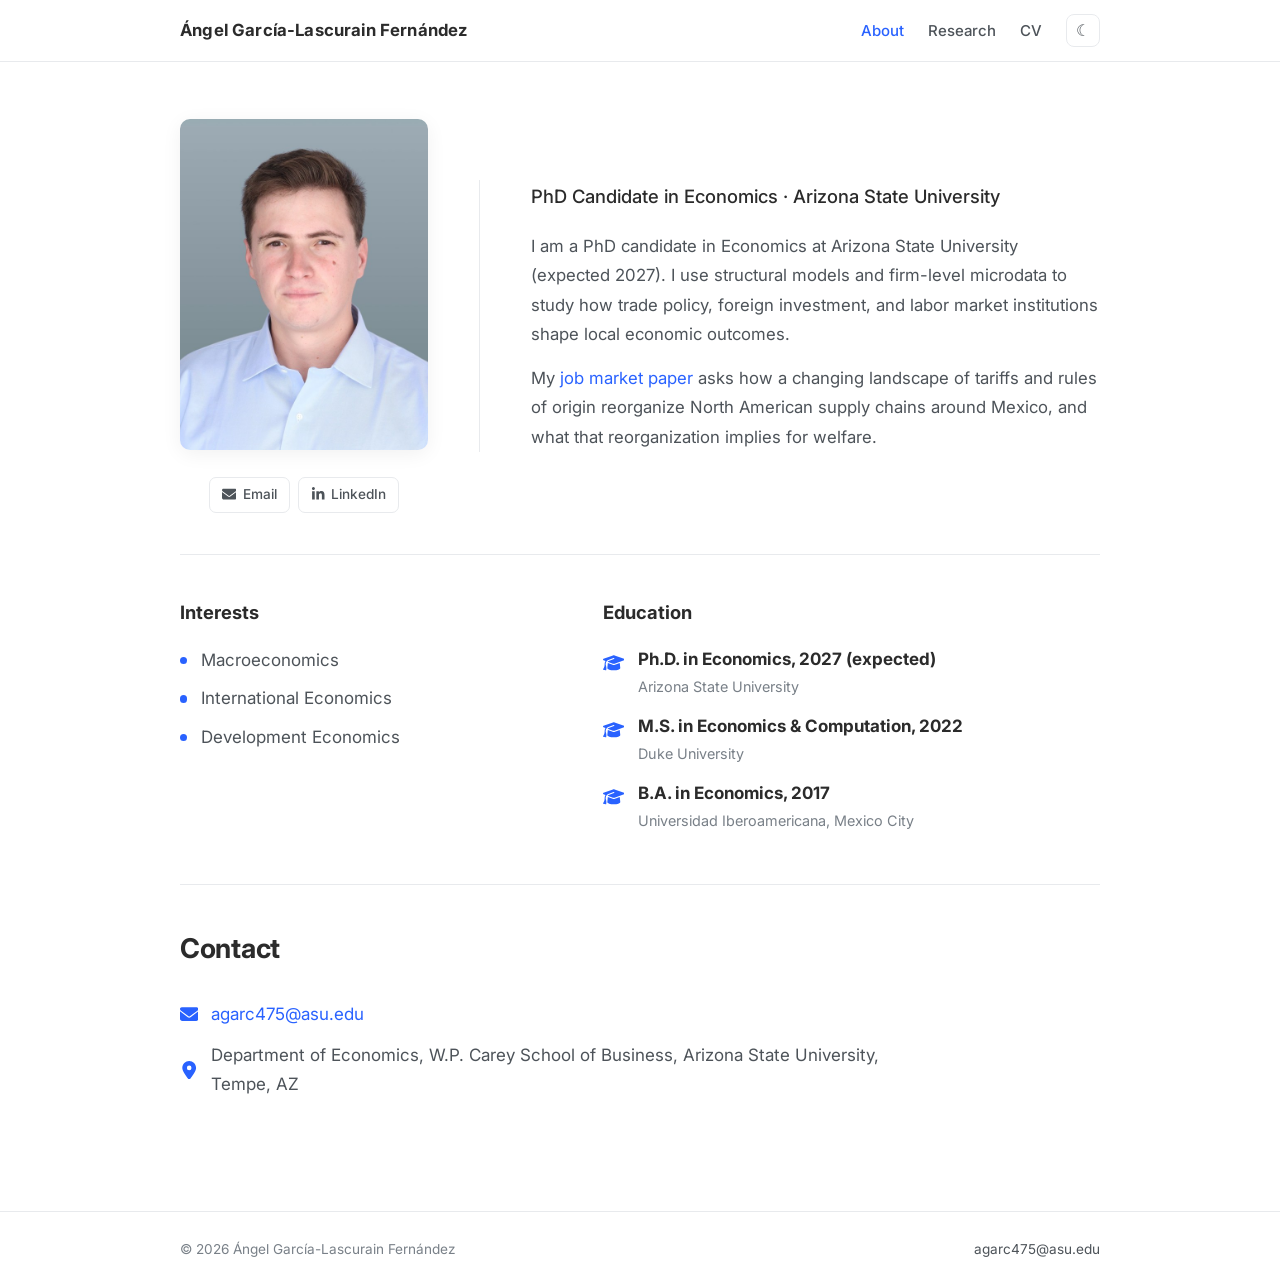
==== commit 2a908201: "upload JMP" ====
--- a/index.html
+++ b/index.html
@@ -56,7 +56,7 @@
       <p class="sub">PhD Candidate in Economics &middot; Arizona State University</p>
       <p>I am a PhD candidate in Economics at Arizona State University (expected 2027). I use structural models and firm-level microdata to study how trade policy, foreign investment, and labor market institutions shape local economic outcomes.</p>
 
-      <p> My job market paper asks how a changing landscape of tariffs and rules of origin reorganize North American supply chains around Mexico, and what that reorganization implies for welfare.</p>
+      <p> My <a href="assets/Garcia-Lascurain_Tariffs_Rules_of_Origin.pdf" target="_blank" rel="noopener">job market paper</a> asks how a changing landscape of tariffs and rules of origin reorganize North American supply chains around Mexico, and what that reorganization implies for welfare.</p>
     </div>
 
   </section>
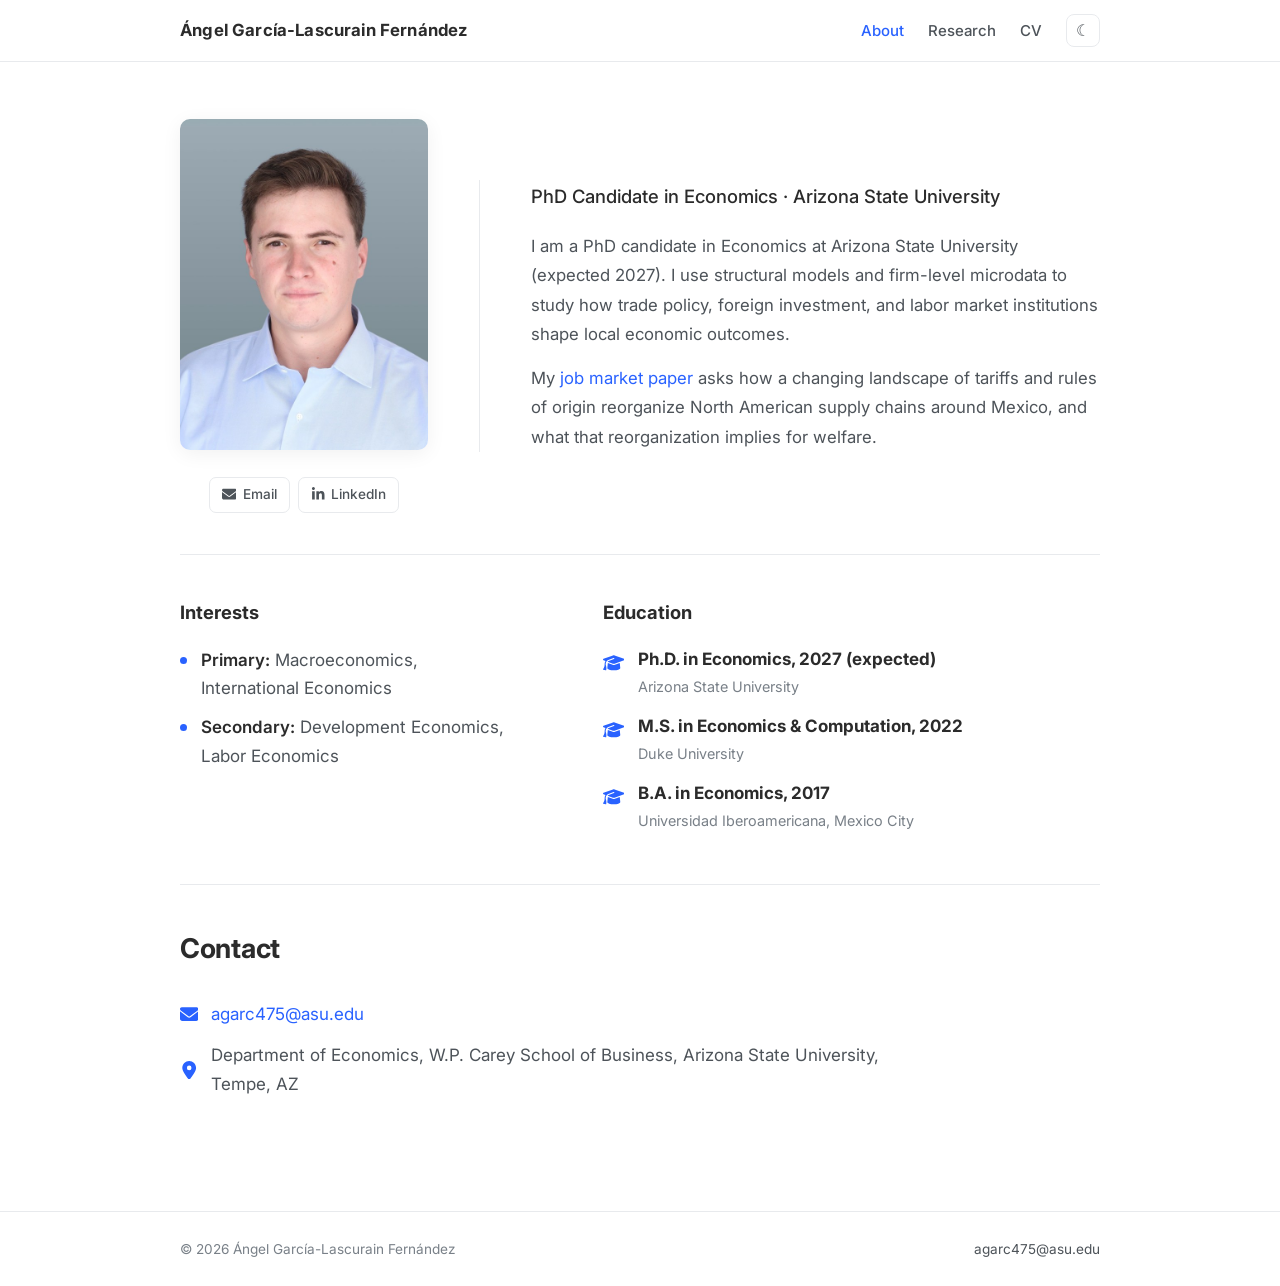
==== commit 0c390dfd: "paper and format updates" ====
--- a/index.html
+++ b/index.html
@@ -66,9 +66,8 @@
       <div>
         <h3>Interests</h3>
         <ul class="interests">
-          <li>Macroeconomics</li>
-          <li>International Economics</li>
-          <li>Development Economics</li>
+          <li><strong>Primary:</strong> Macroeconomics, International&nbsp;Economics</li>
+          <li><strong>Secondary:</strong> Development&nbsp;Economics, Labor&nbsp;Economics</li>
         </ul>
       </div>
       <div>
--- a/style.css
+++ b/style.css
@@ -250,6 +250,8 @@
   position: relative;
 }
 
+.interests strong { color: var(--ink); font-weight: 600; }
+
 .interests li::before {
   content: "";
   position: absolute;
